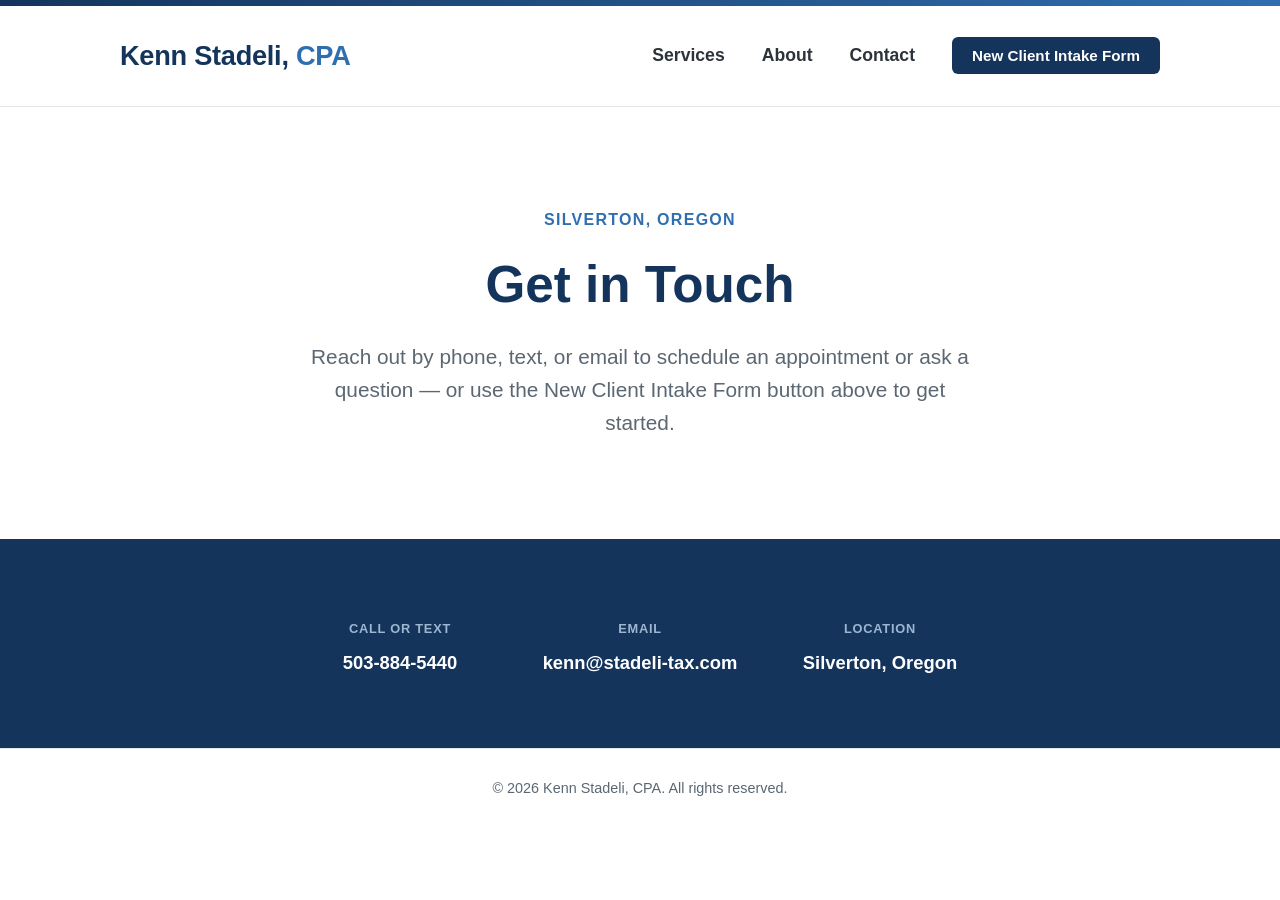
==== contact.html @ f5615d19 "Add files via upload" ====
<!DOCTYPE html>
<html lang="en">
<head>
<meta charset="UTF-8">
<meta name="viewport" content="width=device-width, initial-scale=1.0">
<title>Contact | Kenn Stadeli, CPA</title>
<meta name="description" content="Contact Kenn Stadeli, CPA in Silverton, Oregon by phone, text, or email, or submit the new client intake form to get started.">
<link rel="stylesheet" href="style.css">
</head>
<body>

<div class="site-header">
  <div class="topbar"></div>
  <header>
    <div class="header-inner">
      <div class="brand"><a href="index.html" style="color:inherit;text-decoration:none;">Kenn Stadeli, <span class="cpa">CPA</span></a></div>
      <nav>
        <a href="index.html#services">Services</a>
        <a href="index.html#about">About</a>
        <a href="contact.html">Contact</a>
        <a href="https://docs.google.com/forms/d/e/1FAIpQLSeMiIHBt0yzXfHFPoLeVsLS7XbzomYjyBkOxjPlhkipYQMtJA/viewform" class="nav-cta" target="_blank" rel="noopener">New Client Intake Form</a>
      </nav>
    </div>
  </header>
</div>

<section class="hero contact-hero">
  <div class="eyebrow">Silverton, Oregon</div>
  <h1>Get in Touch</h1>
  <p>Reach out by phone, text, or email to schedule an appointment or ask a question &mdash; or use the New Client Intake Form button above to get started.</p>
</section>

<section class="contact" id="contact">
  <div class="section-inner">
    <div class="contact-grid">
      <div class="contact-item">
        <div class="label">Call or Text</div>
        <a href="tel:5038845440">503-884-5440</a>
      </div>
      <div class="contact-item">
        <div class="label">Email</div>
        <a href="mailto:kenn@stadeli-tax.com">kenn@stadeli-tax.com</a>
      </div>
      <div class="contact-item">
        <div class="label">Location</div>
        <div class="value">Silverton, Oregon</div>
      </div>
    </div>
  </div>
</section>


<footer>
  &copy; <span id="year"></span> Kenn Stadeli, CPA. All rights reserved.
</footer>

<script>
  document.getElementById('year').textContent = new Date().getFullYear();

  const siteHeader = document.querySelector('.site-header');
  const updateHeaderShadow = () => {
    siteHeader.classList.toggle('scrolled', window.scrollY > 10);
  };
  window.addEventListener('scroll', updateHeaderShadow);
  updateHeaderShadow();
</script>

</body>
</html>
---- style.css ----
:root {
  --navy: #14345c;
  --navy-dark: #0d2440;
  --blue: #2f6fb0;
  --blue-light: #e8f0f9;
  --text: #2c333a;
  --muted: #5b6772;
  --border: #e1e6eb;
  --bg: #ffffff;
}

* {
  box-sizing: border-box;
}

html {
  scroll-behavior: smooth;
}

body {
  margin: 0;
  font-family: -apple-system, BlinkMacSystemFont, "Segoe UI", Roboto, Helvetica, Arial, sans-serif;
  color: var(--text);
  background: var(--bg);
  line-height: 1.6;
  font-size: 18px;
}

a {
  color: var(--blue);
  text-decoration: none;
}

a:hover {
  text-decoration: underline;
}

.topbar {
  height: 6px;
  background: linear-gradient(90deg, var(--navy), var(--blue));
}

.site-header {
  position: sticky;
  top: 0;
  z-index: 100;
  background: var(--bg);
}

header {
  padding: 28px 24px;
  border-bottom: 1px solid var(--border);
  transition: box-shadow 0.2s ease;
}

.site-header.scrolled header {
  box-shadow: 0 4px 16px rgba(20, 52, 92, 0.08);
}

.header-inner {
  max-width: 1040px;
  margin: 0 auto;
  display: flex;
  justify-content: space-between;
  align-items: center;
  flex-wrap: wrap;
  gap: 12px;
}

.brand {
  font-size: 1.7rem;
  font-weight: 800;
  color: var(--navy);
  letter-spacing: -0.01em;
}

.brand .cpa {
  color: var(--blue);
}

nav a {
  color: var(--text);
  font-weight: 600;
  margin-left: 32px;
  font-size: 1.1rem;
}

nav a:first-child {
  margin-left: 0;
}

nav a:hover {
  color: var(--blue);
  text-decoration: none;
}

.nav-cta {
  background: var(--navy);
  color: #fff !important;
  padding: 10px 20px;
  border-radius: 6px;
  font-size: 0.95rem !important;
}

.nav-cta:hover {
  background: var(--navy-dark);
  color: #fff !important;
}

.hero {
  max-width: 1040px;
  margin: 0 auto;
  padding: 120px 24px 100px;
  text-align: center;
}

.contact-hero {
  padding: 100px 24px 60px;
}

.hero .eyebrow {
  color: var(--blue);
  font-weight: 700;
  letter-spacing: 0.08em;
  font-size: 1rem;
  text-transform: uppercase;
  margin-bottom: 22px;
}

.hero h1 {
  font-size: 3.2rem;
  color: var(--navy);
  margin: 0 0 24px;
  line-height: 1.2;
}

.hero p {
  font-size: 1.3rem;
  color: var(--muted);
  max-width: 680px;
  margin: 0 auto 40px;
}

.hero .tagline {
  font-size: 1.25rem;
  font-style: italic;
  font-weight: 600;
  color: var(--blue);
  margin: -10px auto 22px;
}

.btn {
  display: inline-block;
  background: var(--navy);
  color: #fff;
  padding: 16px 34px;
  border-radius: 6px;
  font-weight: 700;
  font-size: 1.1rem;
}

.btn:hover {
  background: var(--navy-dark);
  text-decoration: none;
}

.hero-buttons {
  display: flex;
  flex-wrap: wrap;
  justify-content: center;
  align-items: center;
  gap: 14px;
}

.btn.secondary {
  background: transparent;
  color: var(--navy);
  border: 2px solid var(--navy);
  padding: 12px 28px;
}

.btn.secondary:hover {
  background: var(--blue-light);
}

section {
  padding: 70px 24px;
}

.section-inner {
  max-width: 1040px;
  margin: 0 auto;
}

.section-title {
  text-align: center;
  margin-bottom: 16px;
  color: var(--navy);
  font-size: 2.3rem;
}

.section-sub {
  text-align: center;
  color: var(--muted);
  max-width: 620px;
  font-size: 1.15rem;
  margin: 0 auto 48px;
}

.philosophy {
  background: var(--blue-light);
  padding: 60px 24px;
}

.philosophy-text {
  max-width: 760px;
  margin: 0 auto;
  text-align: center;
  font-size: 1.35rem;
  line-height: 1.7;
  color: var(--navy);
  font-weight: 500;
}

.services {
  background: #f7f9fb;
}

.services-grid {
  display: grid;
  grid-template-columns: repeat(auto-fit, minmax(220px, 1fr));
  gap: 24px;
}

.service-card {
  background: #fff;
  border: 1px solid var(--border);
  border-radius: 10px;
  padding: 28px 24px;
  transition: box-shadow 0.15s ease, transform 0.15s ease;
}

.service-card:hover {
  box-shadow: 0 8px 24px rgba(20, 52, 92, 0.08);
  transform: translateY(-2px);
}

.service-card .icon {
  width: 44px;
  height: 44px;
  border-radius: 8px;
  background: var(--blue-light);
  color: var(--blue);
  display: flex;
  align-items: center;
  justify-content: center;
  font-size: 1.3rem;
  margin-bottom: 16px;
}

.service-card h3 {
  margin: 0 0 10px;
  color: var(--navy);
  font-size: 1.25rem;
}

.service-card p {
  margin: 0;
  color: var(--muted);
  font-size: 1.05rem;
}

.about {
  display: flex;
  gap: 48px;
  align-items: center;
  flex-wrap: wrap;
}

.about-text {
  flex: 1 1 420px;
}

.about-text h2 {
  color: var(--navy);
  font-size: 2.3rem;
  margin-top: 0;
}

.about-text p {
  color: var(--muted);
}

.about-badges {
  flex: 1 1 260px;
  display: grid;
  gap: 16px;
}

.badge {
  border: 1px solid var(--border);
  border-radius: 10px;
  padding: 20px;
  background: #fff;
}

.badge .label {
  color: var(--blue);
  font-weight: 700;
  font-size: 0.78rem;
  letter-spacing: 0.06em;
  text-transform: uppercase;
  margin-bottom: 6px;
}

.badge .value {
  color: var(--navy);
  font-weight: 700;
  font-size: 1.05rem;
}

.contact {
  background: var(--navy);
  color: #fff;
  text-align: center;
}

.contact-cta {
  background: var(--navy);
  color: #fff;
  text-align: center;
}

.contact-cta .section-title,
.contact-cta .section-sub {
  color: #fff;
}

.contact-cta .section-sub {
  color: #c9d7e6;
}

.contact-cta .btn {
  background: #fff;
  color: var(--navy);
}

.contact-cta .btn:hover {
  background: var(--blue-light);
}

#services,
#about {
  scroll-margin-top: 110px;
}

.contact .section-title,
.contact .section-sub {
  color: #fff;
}

.contact .section-sub {
  color: #c9d7e6;
}

.contact-grid {
  display: flex;
  justify-content: center;
  gap: 40px;
  flex-wrap: wrap;
  margin-top: 10px;
}

.contact-item {
  min-width: 200px;
}

.contact-item .label {
  color: #9db6d1;
  font-size: 0.8rem;
  letter-spacing: 0.06em;
  text-transform: uppercase;
  font-weight: 700;
  margin-bottom: 8px;
}

.contact-item a,
.contact-item .value {
  color: #fff;
  font-size: 1.15rem;
  font-weight: 600;
}

.contact-item a:hover {
  color: #cfe0f2;
}

footer {
  padding: 28px 24px;
  text-align: center;
  color: var(--muted);
  font-size: 0.9rem;
  border-top: 1px solid var(--border);
}

@media (max-width: 640px) {
  .hero h1 {
    font-size: 2rem;
  }

  .hero-buttons {
    flex-direction: column;
  }

  nav {
    display: flex;
    flex-wrap: wrap;
    gap: 0;
  }

  nav a {
    margin-left: 16px;
  }

  .nav-cta {
    margin-left: 0;
    margin-top: 12px;
    flex-basis: 100%;
    text-align: center;
  }
}
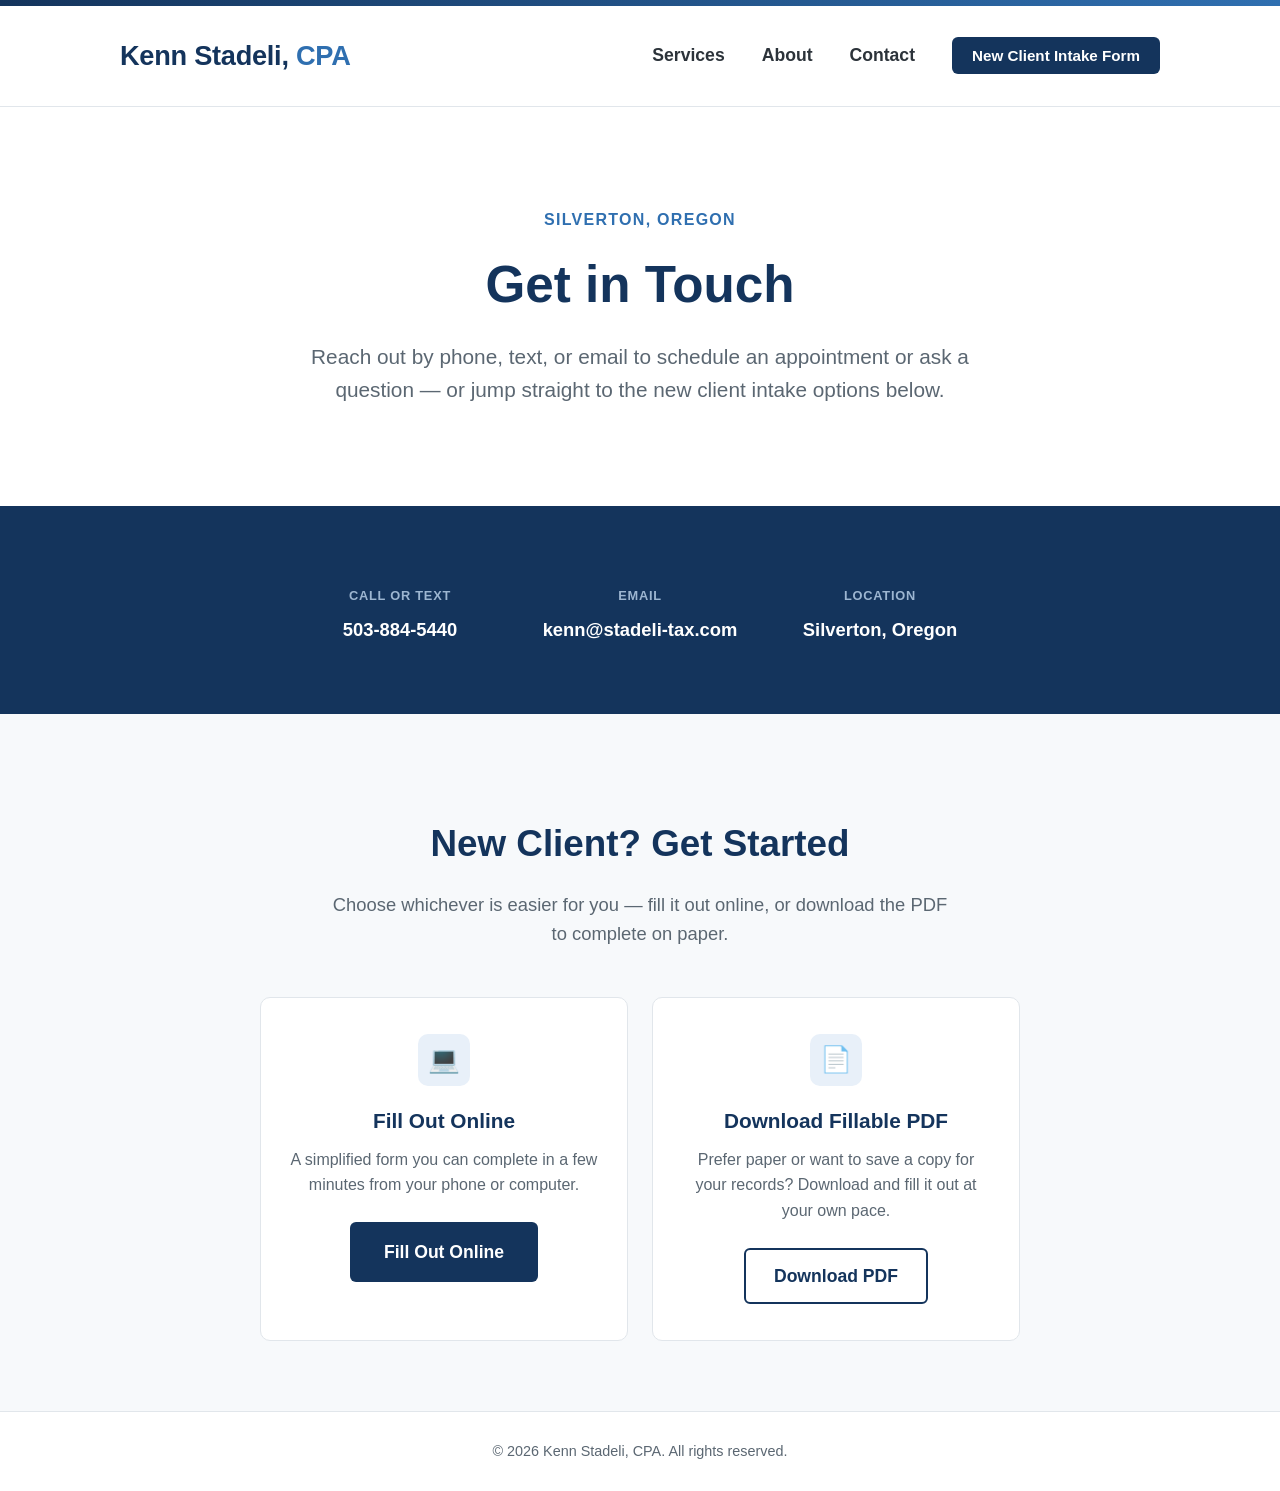
==== commit a1dd66d8: "Add files via upload" ====
--- a/contact.html
+++ b/contact.html
@@ -18,7 +18,7 @@
         <a href="index.html#services">Services</a>
         <a href="index.html#about">About</a>
         <a href="contact.html">Contact</a>
-        <a href="https://docs.google.com/forms/d/e/1FAIpQLSeMiIHBt0yzXfHFPoLeVsLS7XbzomYjyBkOxjPlhkipYQMtJA/viewform" class="nav-cta" target="_blank" rel="noopener">New Client Intake Form</a>
+        <a href="#get-started" class="nav-cta">New Client Intake Form</a>
       </nav>
     </div>
   </header>
@@ -27,7 +27,7 @@
 <section class="hero contact-hero">
   <div class="eyebrow">Silverton, Oregon</div>
   <h1>Get in Touch</h1>
-  <p>Reach out by phone, text, or email to schedule an appointment or ask a question &mdash; or use the New Client Intake Form button above to get started.</p>
+  <p>Reach out by phone, text, or email to schedule an appointment or ask a question &mdash; or jump straight to the new client intake options below.</p>
 </section>
 
 <section class="contact" id="contact">
@@ -49,6 +49,26 @@
   </div>
 </section>
 
+<section class="intake-section" id="get-started">
+  <div class="section-inner">
+    <h2 class="section-title">New Client? Get Started</h2>
+    <p class="section-sub">Choose whichever is easier for you &mdash; fill it out online, or download the PDF to complete on paper.</p>
+    <div class="intake-grid">
+      <div class="intake-card">
+        <div class="icon">&#128187;</div>
+        <h3>Fill Out Online</h3>
+        <p>A simplified form you can complete in a few minutes from your phone or computer.</p>
+        <a href="https://docs.google.com/forms/d/e/1FAIpQLSeMiIHBt0yzXfHFPoLeVsLS7XbzomYjyBkOxjPlhkipYQMtJA/viewform" class="btn" target="_blank" rel="noopener">Fill Out Online</a>
+      </div>
+      <div class="intake-card">
+        <div class="icon">&#128196;</div>
+        <h3>Download Fillable PDF</h3>
+        <p>Prefer paper or want to save a copy for your records? Download and fill it out at your own pace.</p>
+        <a href="new-client-intake-form.pdf" class="btn secondary" target="_blank" rel="noopener">Download PDF</a>
+      </div>
+    </div>
+  </div>
+</section>
 
 <footer>
   &copy; <span id="year"></span> Kenn Stadeli, CPA. All rights reserved.
--- a/style.css
+++ b/style.css
@@ -349,8 +349,55 @@
   background: var(--blue-light);
 }
 
+.intake-section {
+  background: #f7f9fb;
+  text-align: center;
+}
+
+.intake-grid {
+  display: grid;
+  grid-template-columns: repeat(auto-fit, minmax(260px, 1fr));
+  gap: 24px;
+  max-width: 760px;
+  margin: 0 auto;
+}
+
+.intake-card {
+  background: #fff;
+  border: 1px solid var(--border);
+  border-radius: 10px;
+  padding: 36px 28px;
+  text-align: center;
+}
+
+.intake-card .icon {
+  width: 52px;
+  height: 52px;
+  border-radius: 10px;
+  background: var(--blue-light);
+  color: var(--blue);
+  display: flex;
+  align-items: center;
+  justify-content: center;
+  font-size: 1.6rem;
+  margin: 0 auto 18px;
+}
+
+.intake-card h3 {
+  margin: 0 0 10px;
+  color: var(--navy);
+  font-size: 1.3rem;
+}
+
+.intake-card p {
+  margin: 0 0 24px;
+  color: var(--muted);
+  font-size: 1rem;
+}
+
 #services,
-#about {
+#about,
+#get-started {
   scroll-margin-top: 110px;
 }
 
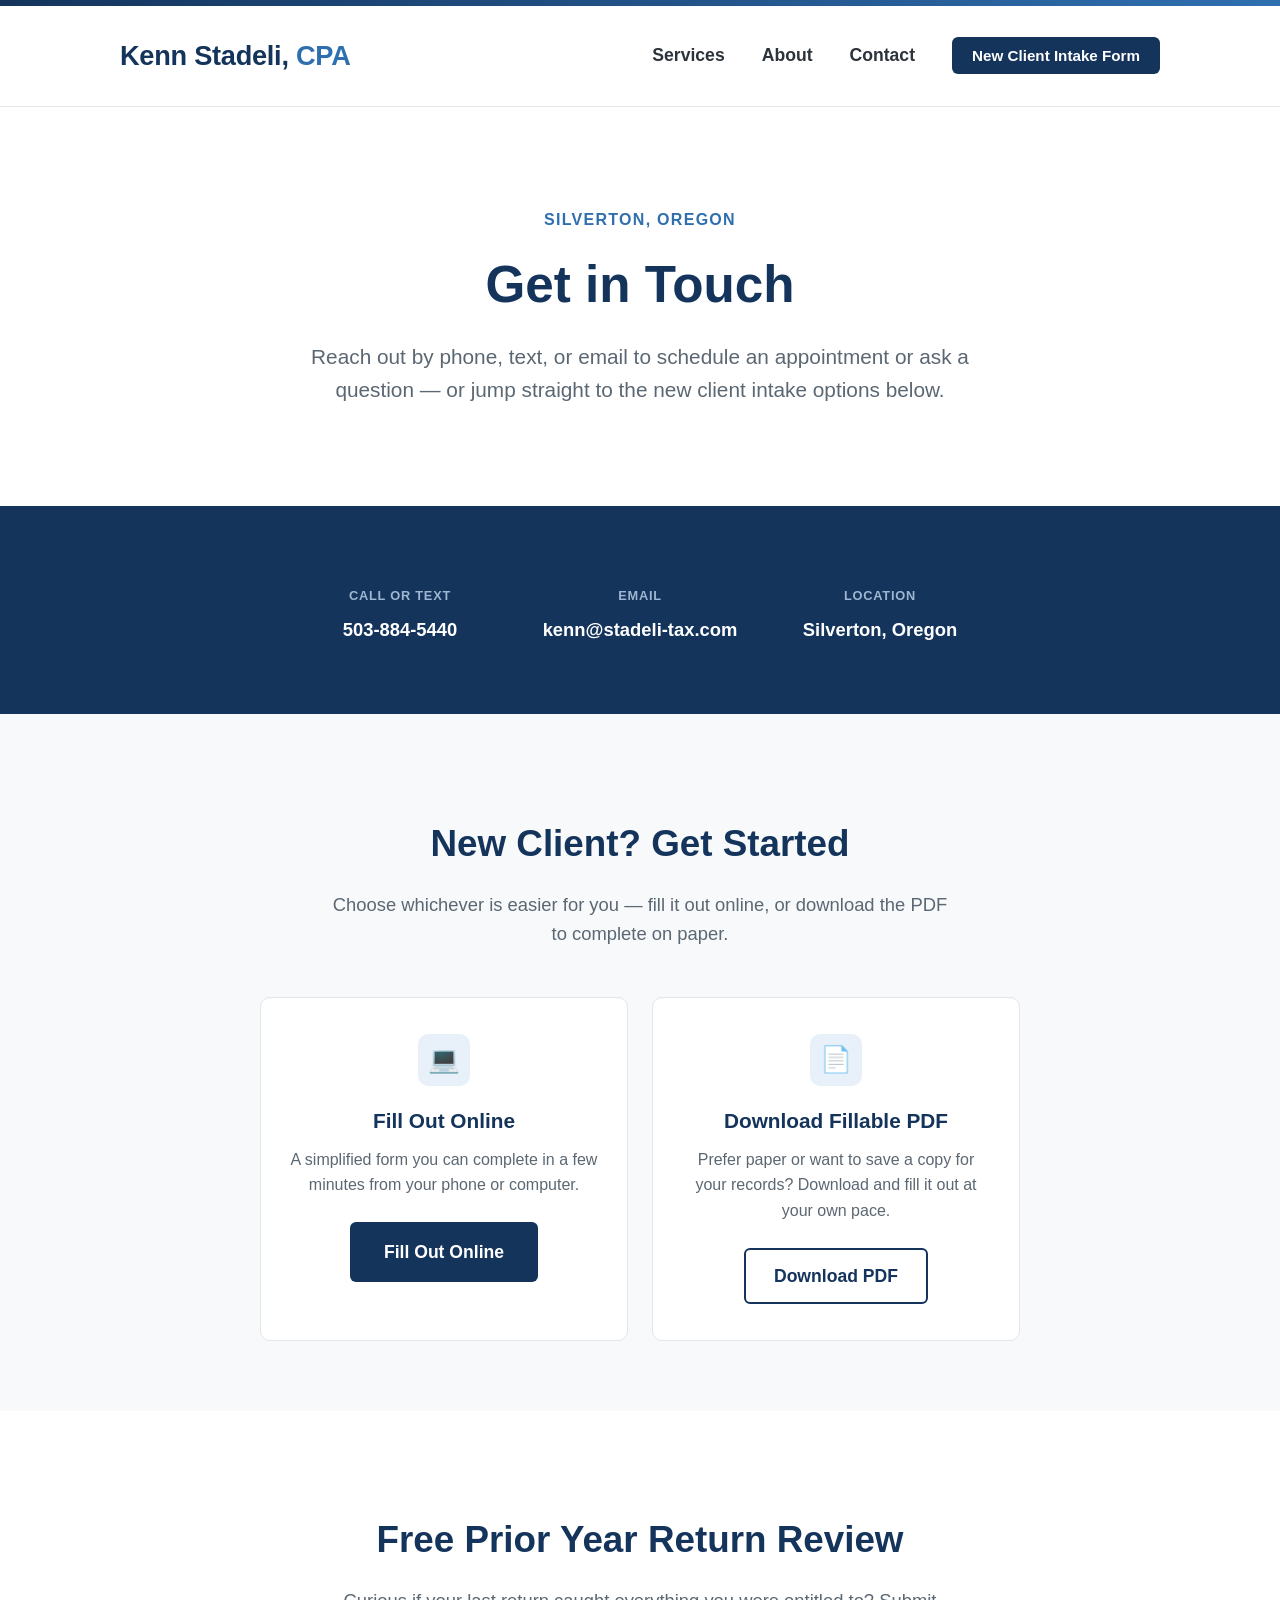
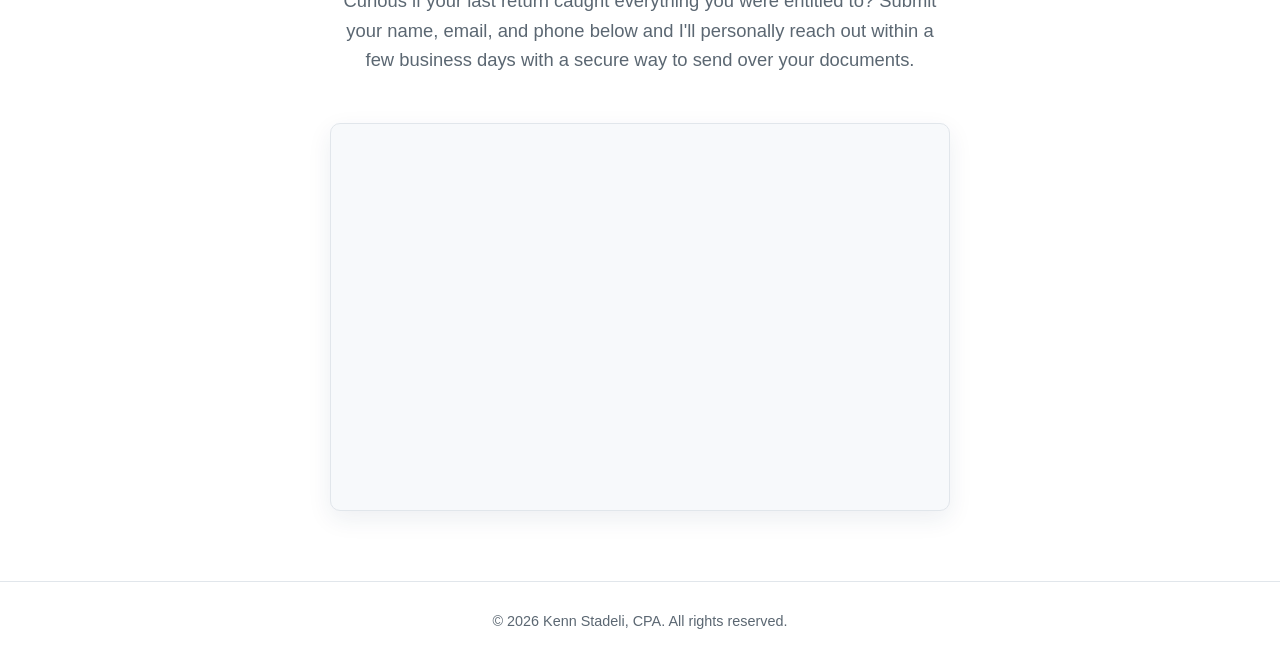
==== commit 61657e83: "Add files via upload" ====
--- a/contact.html
+++ b/contact.html
@@ -5,7 +5,7 @@
 <meta name="viewport" content="width=device-width, initial-scale=1.0">
 <title>Contact | Kenn Stadeli, CPA</title>
 <meta name="description" content="Contact Kenn Stadeli, CPA in Silverton, Oregon by phone, text, or email, or submit the new client intake form to get started.">
-<link rel="stylesheet" href="style.css">
+<link rel="stylesheet" href="style.css?v=2">
 </head>
 <body>
 
@@ -70,6 +70,16 @@
   </div>
 </section>
 
+<section class="review-section" id="free-review">
+  <div class="section-inner">
+    <h2 class="section-title">Free Prior Year Return Review</h2>
+    <p class="section-sub">Curious if your last return caught everything you were entitled to? Submit your name, email, and phone below and I'll personally reach out within a few business days with a secure way to send over your documents.</p>
+    <div class="tally-embed-wrap">
+      <iframe data-tally-src="https://tally.so/embed/XxPQq4?hideTitle=1&dynamicHeight=1" loading="lazy" width="100%" height="330" frameborder="0" marginheight="0" marginwidth="0" title="Free Prior Year Return Review"></iframe>
+    </div>
+  </div>
+</section>
+
 <footer>
   &copy; <span id="year"></span> Kenn Stadeli, CPA. All rights reserved.
 </footer>
@@ -84,6 +94,7 @@
   window.addEventListener('scroll', updateHeaderShadow);
   updateHeaderShadow();
 </script>
+<script async src="https://tally.so/widgets/embed.js"></script>
 
 </body>
 </html>
--- a/style.css
+++ b/style.css
@@ -395,6 +395,21 @@
   font-size: 1rem;
 }
 
+.review-section {
+  background: #fff;
+  text-align: center;
+}
+
+.tally-embed-wrap {
+  background: #f7f9fb;
+  border: 1px solid var(--border);
+  border-radius: 10px;
+  padding: 24px;
+  max-width: 620px;
+  margin: 0 auto;
+  box-shadow: 0 8px 24px rgba(20, 52, 92, 0.08);
+}
+
 #services,
 #about,
 #get-started {
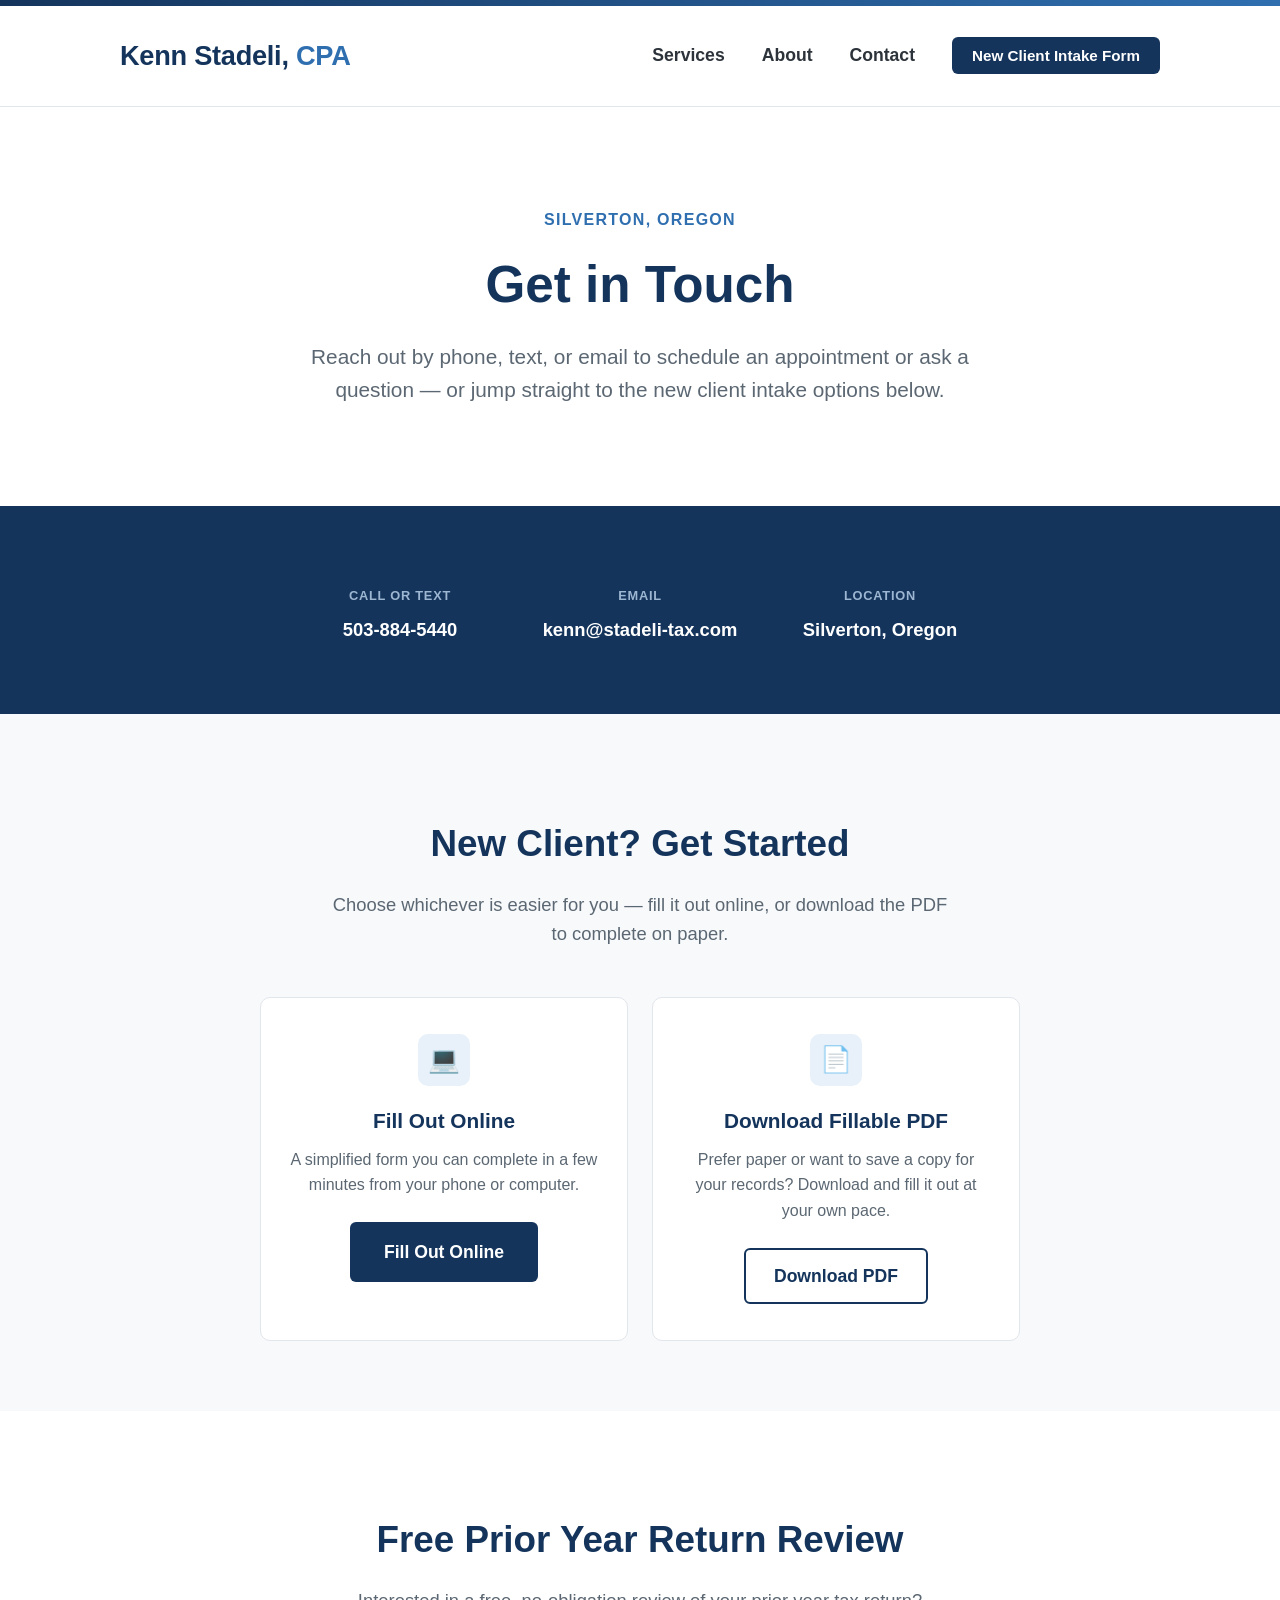
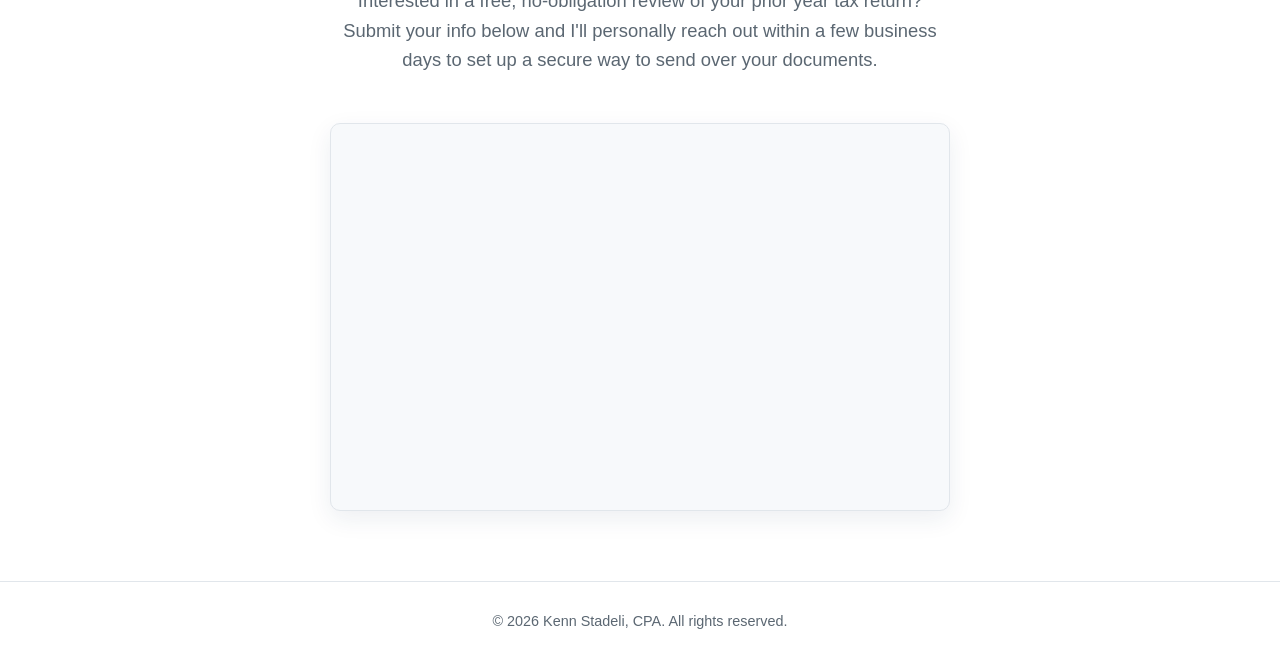
==== commit 3c43bc2b: "Add files via upload" ====
--- a/contact.html
+++ b/contact.html
@@ -73,7 +73,7 @@
 <section class="review-section" id="free-review">
   <div class="section-inner">
     <h2 class="section-title">Free Prior Year Return Review</h2>
-    <p class="section-sub">Curious if your last return caught everything you were entitled to? Submit your name, email, and phone below and I'll personally reach out within a few business days with a secure way to send over your documents.</p>
+    <p class="section-sub">Interested in a free, no-obligation review of your prior year tax return? Submit your info below and I'll personally reach out within a few business days to set up a secure way to send over your documents.</p>
     <div class="tally-embed-wrap">
       <iframe data-tally-src="https://tally.so/embed/XxPQq4?hideTitle=1&dynamicHeight=1" loading="lazy" width="100%" height="330" frameborder="0" marginheight="0" marginwidth="0" title="Free Prior Year Return Review"></iframe>
     </div>
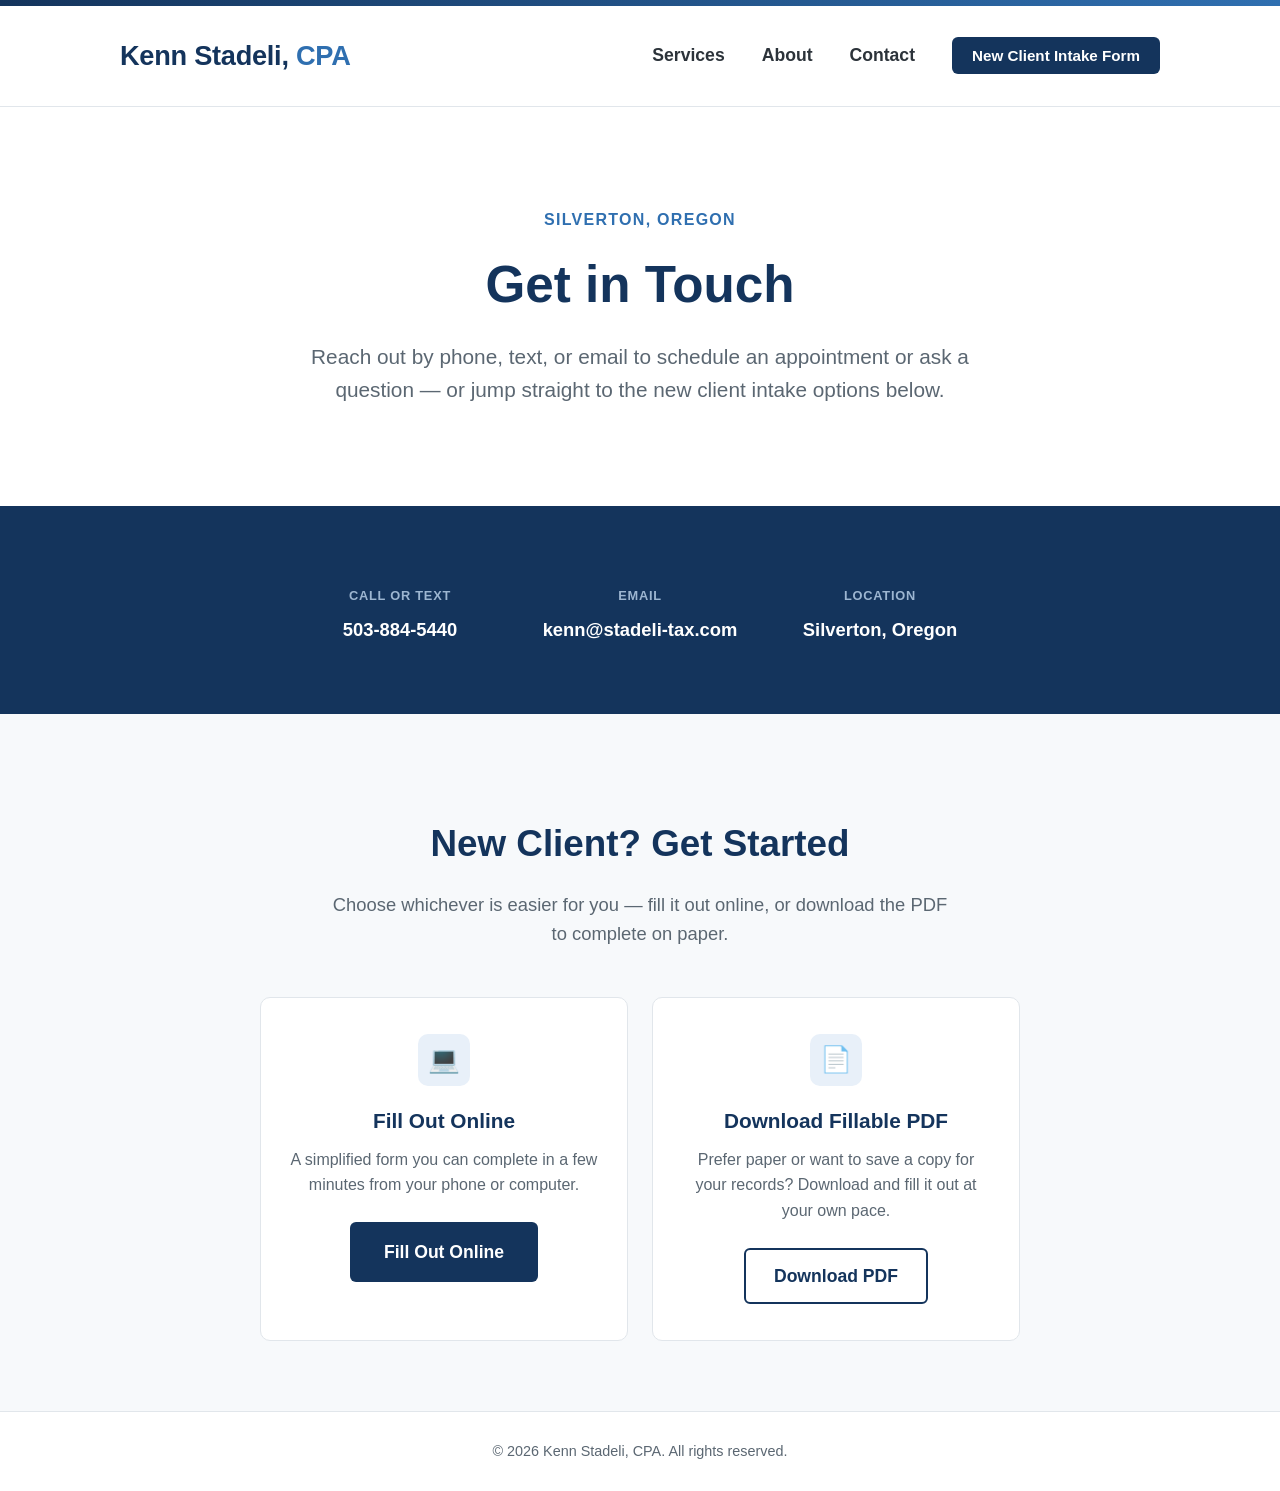
==== commit 97d02632: "Add files via upload" ====
--- a/contact.html
+++ b/contact.html
@@ -5,7 +5,7 @@
 <meta name="viewport" content="width=device-width, initial-scale=1.0">
 <title>Contact | Kenn Stadeli, CPA</title>
 <meta name="description" content="Contact Kenn Stadeli, CPA in Silverton, Oregon by phone, text, or email, or submit the new client intake form to get started.">
-<link rel="stylesheet" href="style.css?v=2">
+<link rel="stylesheet" href="style.css">
 </head>
 <body>
 
@@ -70,16 +70,6 @@
   </div>
 </section>
 
-<section class="review-section" id="free-review">
-  <div class="section-inner">
-    <h2 class="section-title">Free Prior Year Return Review</h2>
-    <p class="section-sub">Interested in a free, no-obligation review of your prior year tax return? Submit your info below and I'll personally reach out within a few business days to set up a secure way to send over your documents.</p>
-    <div class="tally-embed-wrap">
-      <iframe data-tally-src="https://tally.so/embed/XxPQq4?hideTitle=1&dynamicHeight=1" loading="lazy" width="100%" height="330" frameborder="0" marginheight="0" marginwidth="0" title="Free Prior Year Return Review"></iframe>
-    </div>
-  </div>
-</section>
-
 <footer>
   &copy; <span id="year"></span> Kenn Stadeli, CPA. All rights reserved.
 </footer>
@@ -94,7 +84,6 @@
   window.addEventListener('scroll', updateHeaderShadow);
   updateHeaderShadow();
 </script>
-<script async src="https://tally.so/widgets/embed.js"></script>
 
 </body>
 </html>
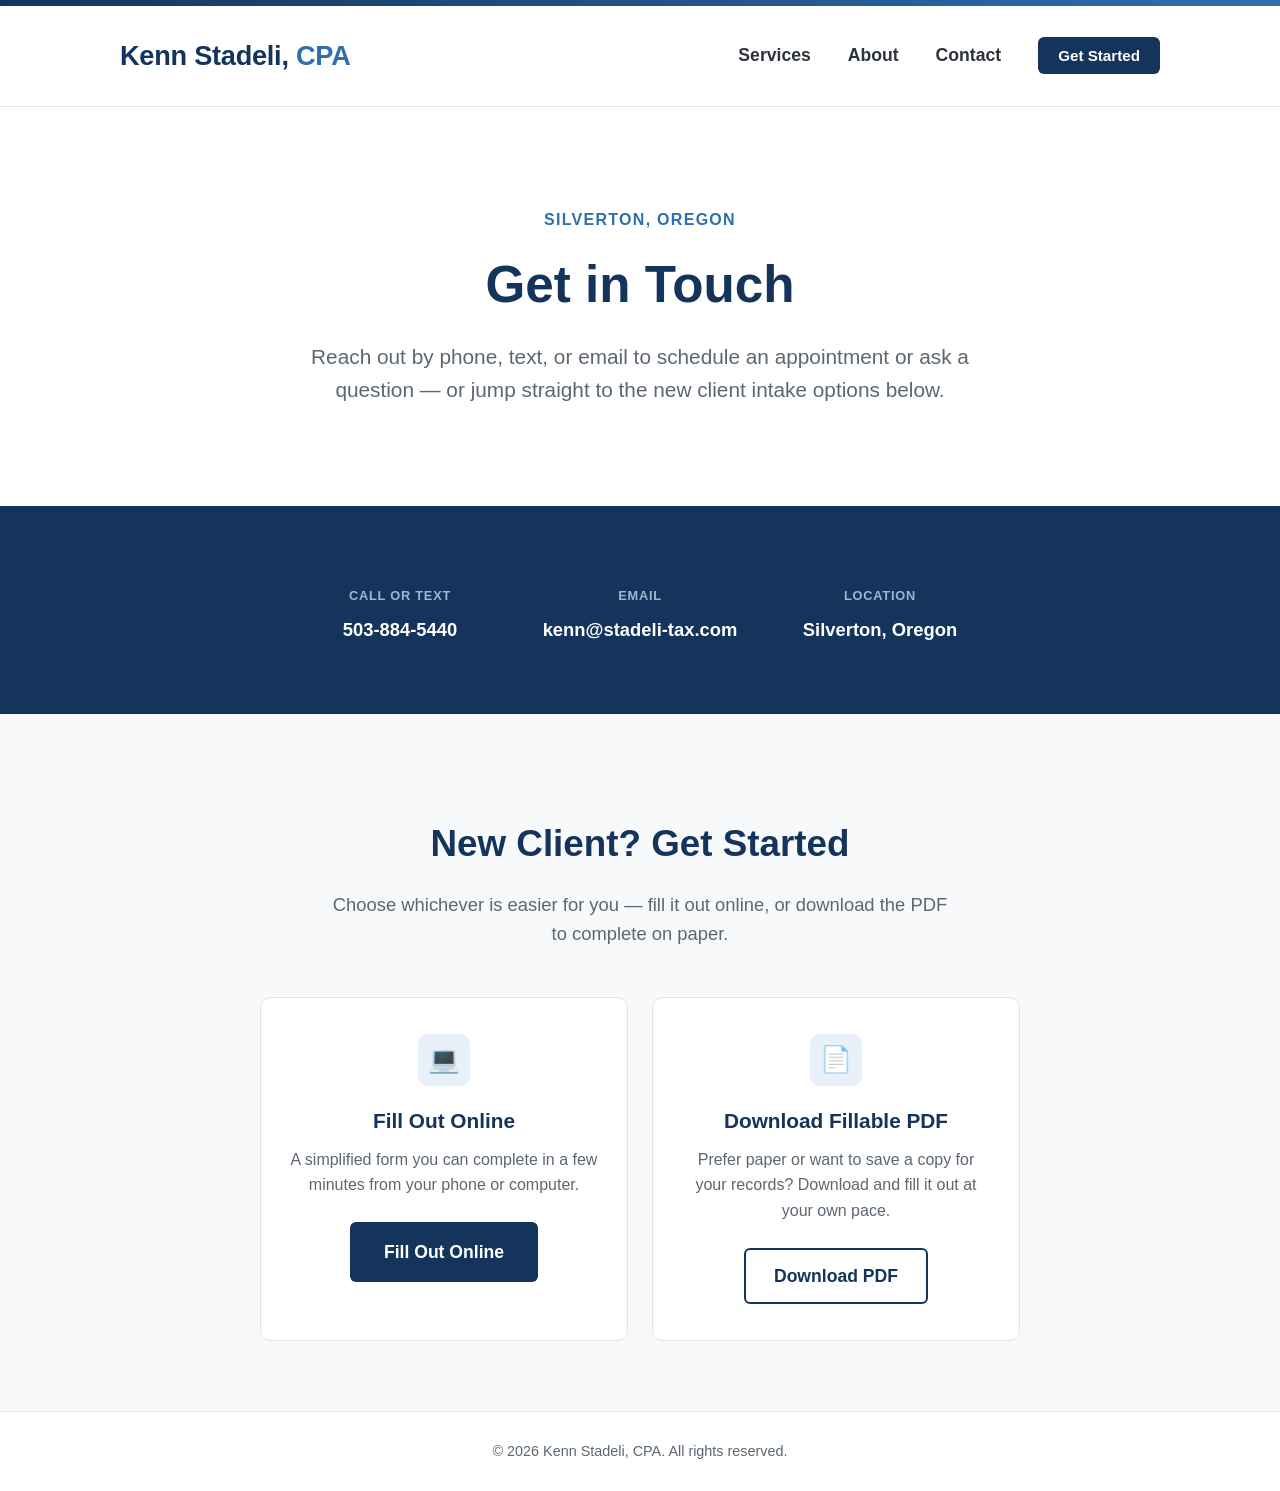
==== commit e1705e02: "Update contact.html" ====
--- a/contact.html
+++ b/contact.html
@@ -18,7 +18,7 @@
         <a href="index.html#services">Services</a>
         <a href="index.html#about">About</a>
         <a href="contact.html">Contact</a>
-        <a href="#get-started" class="nav-cta">New Client Intake Form</a>
+        <a href="#get-started" class="nav-cta">Get Started</a>
       </nav>
     </div>
   </header>
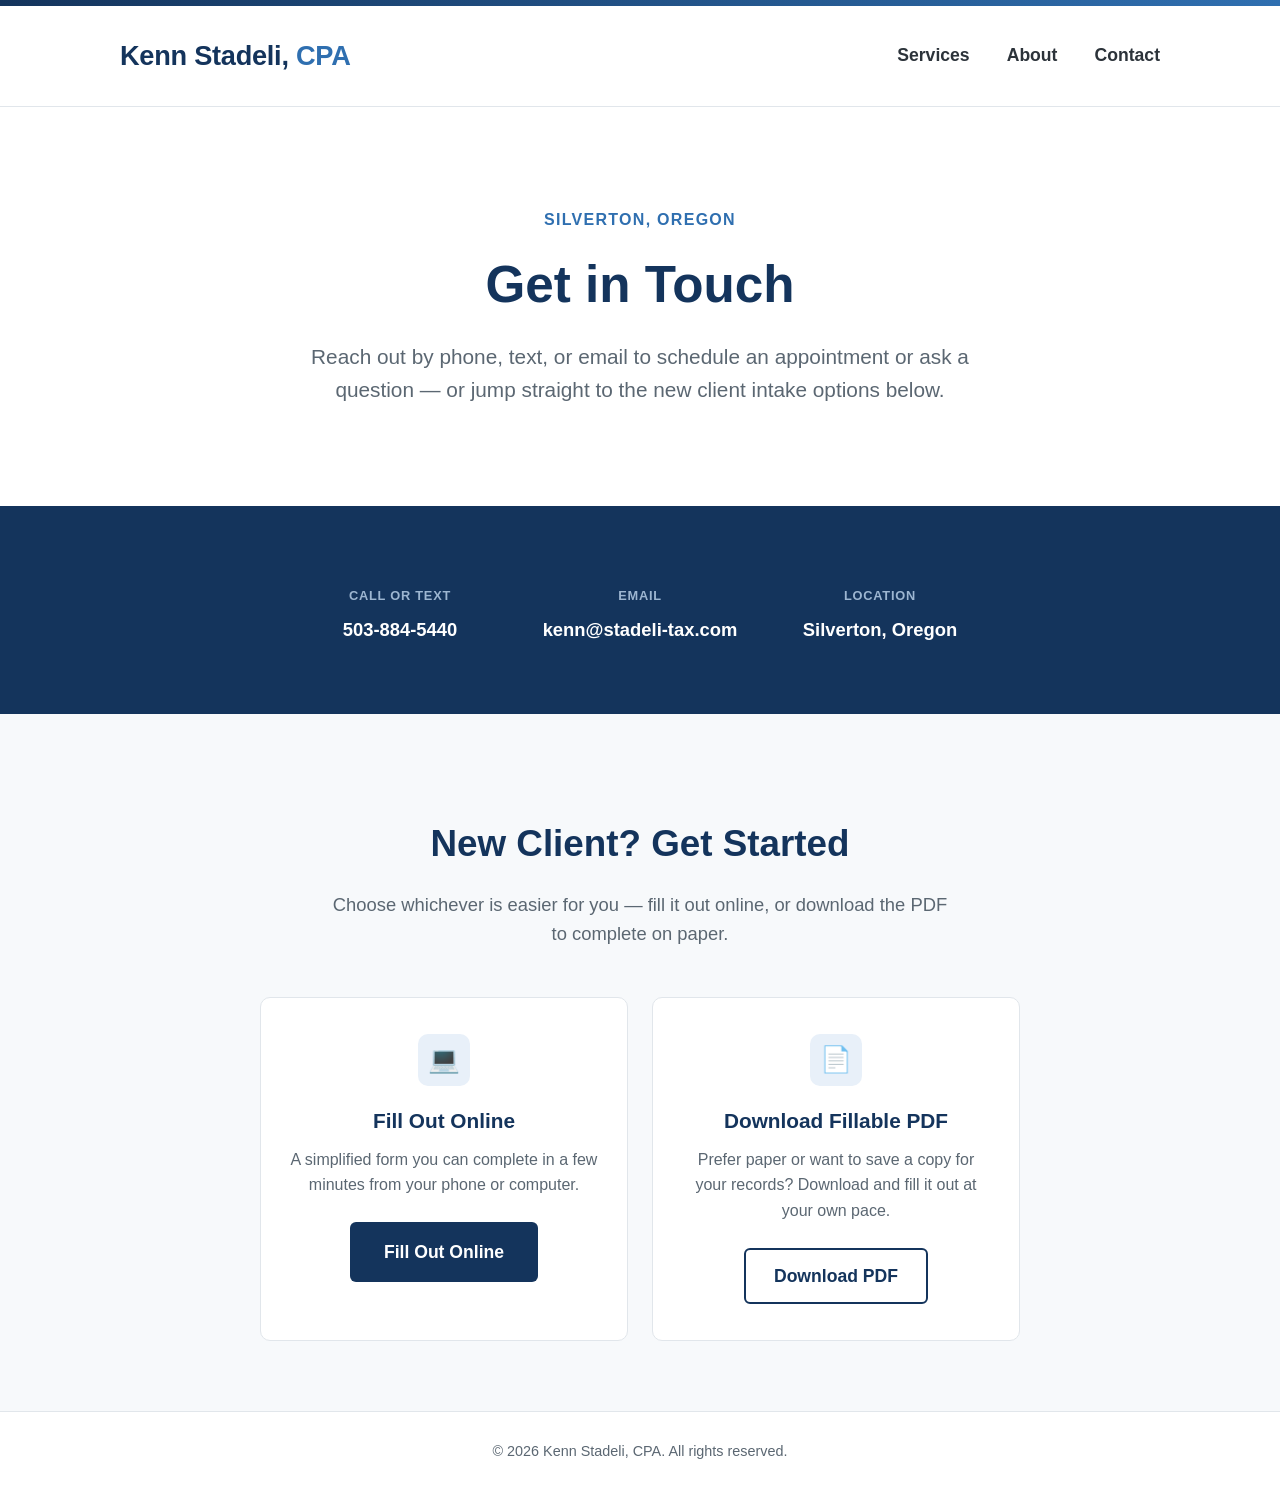
==== commit 30464bb8: "Update contact.html" ====
--- a/contact.html
+++ b/contact.html
@@ -17,8 +17,7 @@
       <nav>
         <a href="index.html#services">Services</a>
         <a href="index.html#about">About</a>
-        <a href="contact.html">Contact</a>
-        <a href="#get-started" class="nav-cta">Get Started</a>
+        <a href="contact.html">Contact</a
       </nav>
     </div>
   </header>
